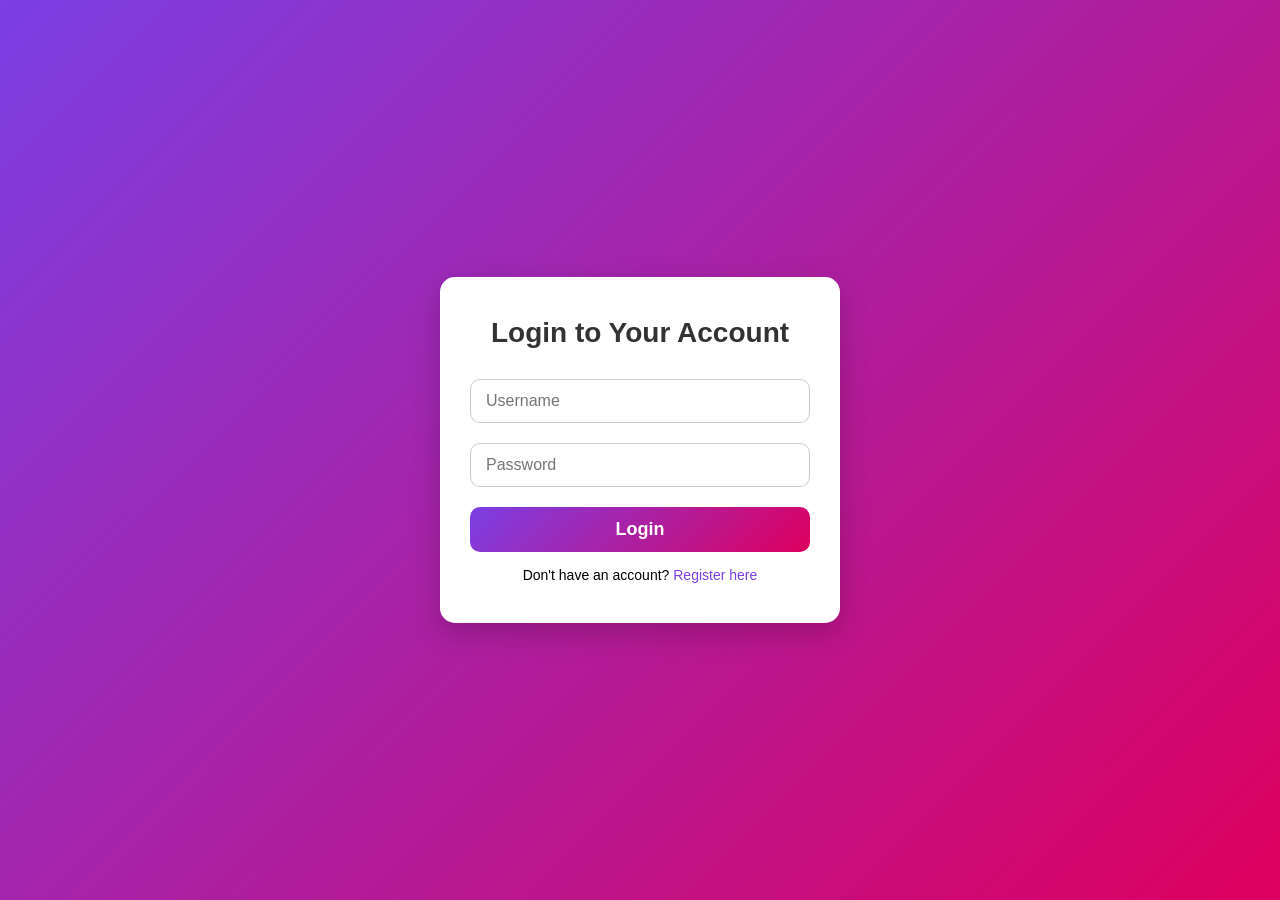
==== login/login.html @ 6dd98fca "Final project submission" ====
<!DOCTYPE html>
<html lang="en">
<head>
  <meta charset="UTF-8">
  <meta name="viewport" content="width=device-width, initial-scale=1.0">
  <title>Login - Skillara</title>
  <link rel="stylesheet" href="login.css">
</head>
<body>
  <section class="register-section">
    <div class="register-container">
      <h2>Login to Your Account</h2>

      <!-- Login Form -->
      <form id="loginForm">
        <input type="text" name="username" placeholder="Username" required>
        <input type="password" name="password" placeholder="Password" required>
        <button type="submit">Login</button>
      </form>

      <p class="login-link">
        Don't have an account? <a href="/registration/register.html">Register here</a>
      </p>
    </div>
  </section>

  <script type="module" src="login.js"></script>

</body>
</html>
---- login/login.css ----
/* ------------------- General Reset ------------------- */
* {
  margin: 0;
  padding: 0;
  box-sizing: border-box;
  font-family: 'Poppins', sans-serif;
}

body {
  background: linear-gradient(135deg, #7B3FE4, #DE005E);
  min-height: 100vh;
  display: flex;
  justify-content: center;
  align-items: center;
}

/* ------------------- Container ------------------- */
.register-section {
  width: 100%;
  display: flex;
  justify-content: center;
  align-items: center;
  padding: 20px;
}

.register-container {
  background: #fff;
  padding: 40px 30px;
  border-radius: 15px;
  width: 100%;
  max-width: 400px;
  box-shadow: 0 10px 30px rgba(0, 0, 0, 0.2);
  text-align: center;
}

.register-container h2 {
  font-size: 28px;
  color: #333;
  margin-bottom: 30px;
}

/* ------------------- Form Elements ------------------- */
.register-container form input[type="text"],
.register-container form input[type="password"] {
  width: 100%;
  padding: 12px 15px;
  margin-bottom: 20px;
  border: 1px solid #ccc;
  border-radius: 10px;
  font-size: 16px;
}

.register-container form input:focus {
  outline: none;
  border-color: #7B3FE4;
  box-shadow: 0 0 5px rgba(123, 63, 228, 0.5);
}

/* ------------------- Submit Button ------------------- */
.register-container form button {
  width: 100%;
  padding: 12px 0;
  background: linear-gradient(135deg, #7B3FE4, #DE005E);
  border: none;
  border-radius: 10px;
  color: #fff;
  font-size: 18px;
  font-weight: 600;
  cursor: pointer;
  transition: all 0.3s ease;
}

.register-container form button:hover {
  transform: scale(1.05);
  box-shadow: 0 8px 20px rgba(123, 63, 228, 0.3);
}

/* ------------------- Link ------------------- */
.login-link {
  margin-top: 15px;
  font-size: 14px;
}

.login-link a {
  color: #7B3FE4;
  text-decoration: none;
  font-weight: 500;
}

.login-link a:hover {
  text-decoration: underline;
}

/* ------------------- Responsive ------------------- */
@media (max-width: 500px) {
  .register-container {
    padding: 30px 20px;
  }

  .register-container h2 {
    font-size: 24px;
  }
}
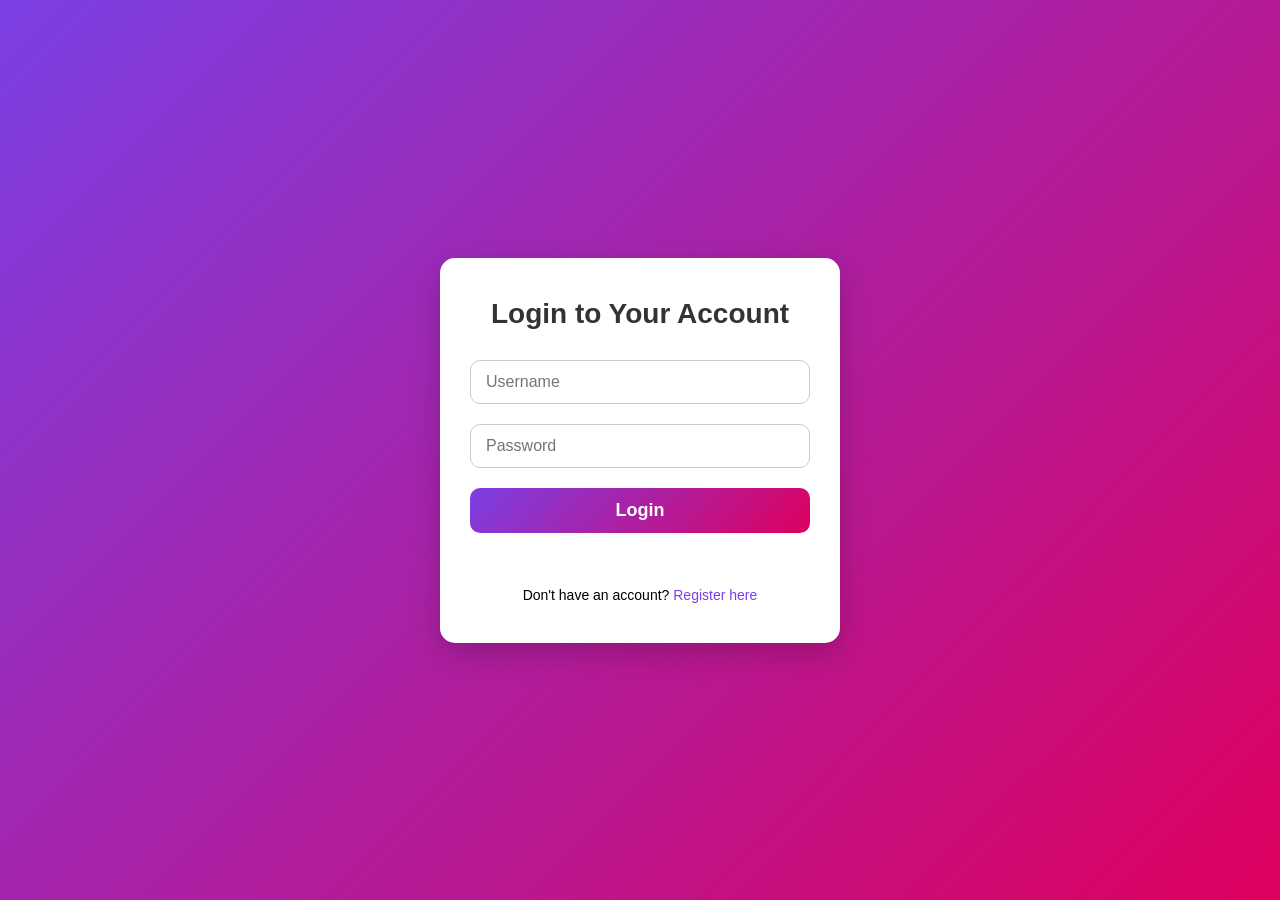
==== commit db66d2de: "Initial commit for Skillara project" ====
--- a/login/login.html
+++ b/login/login.html
@@ -19,7 +19,7 @@
       </form>
 
       <p class="login-link">
-        Don't have an account? <a href="/registration/register.html">Register here</a>
+        Don't have an account? <a href="/skillara/registration/register.html">Register here</a>
       </p>
     </div>
   </section>
